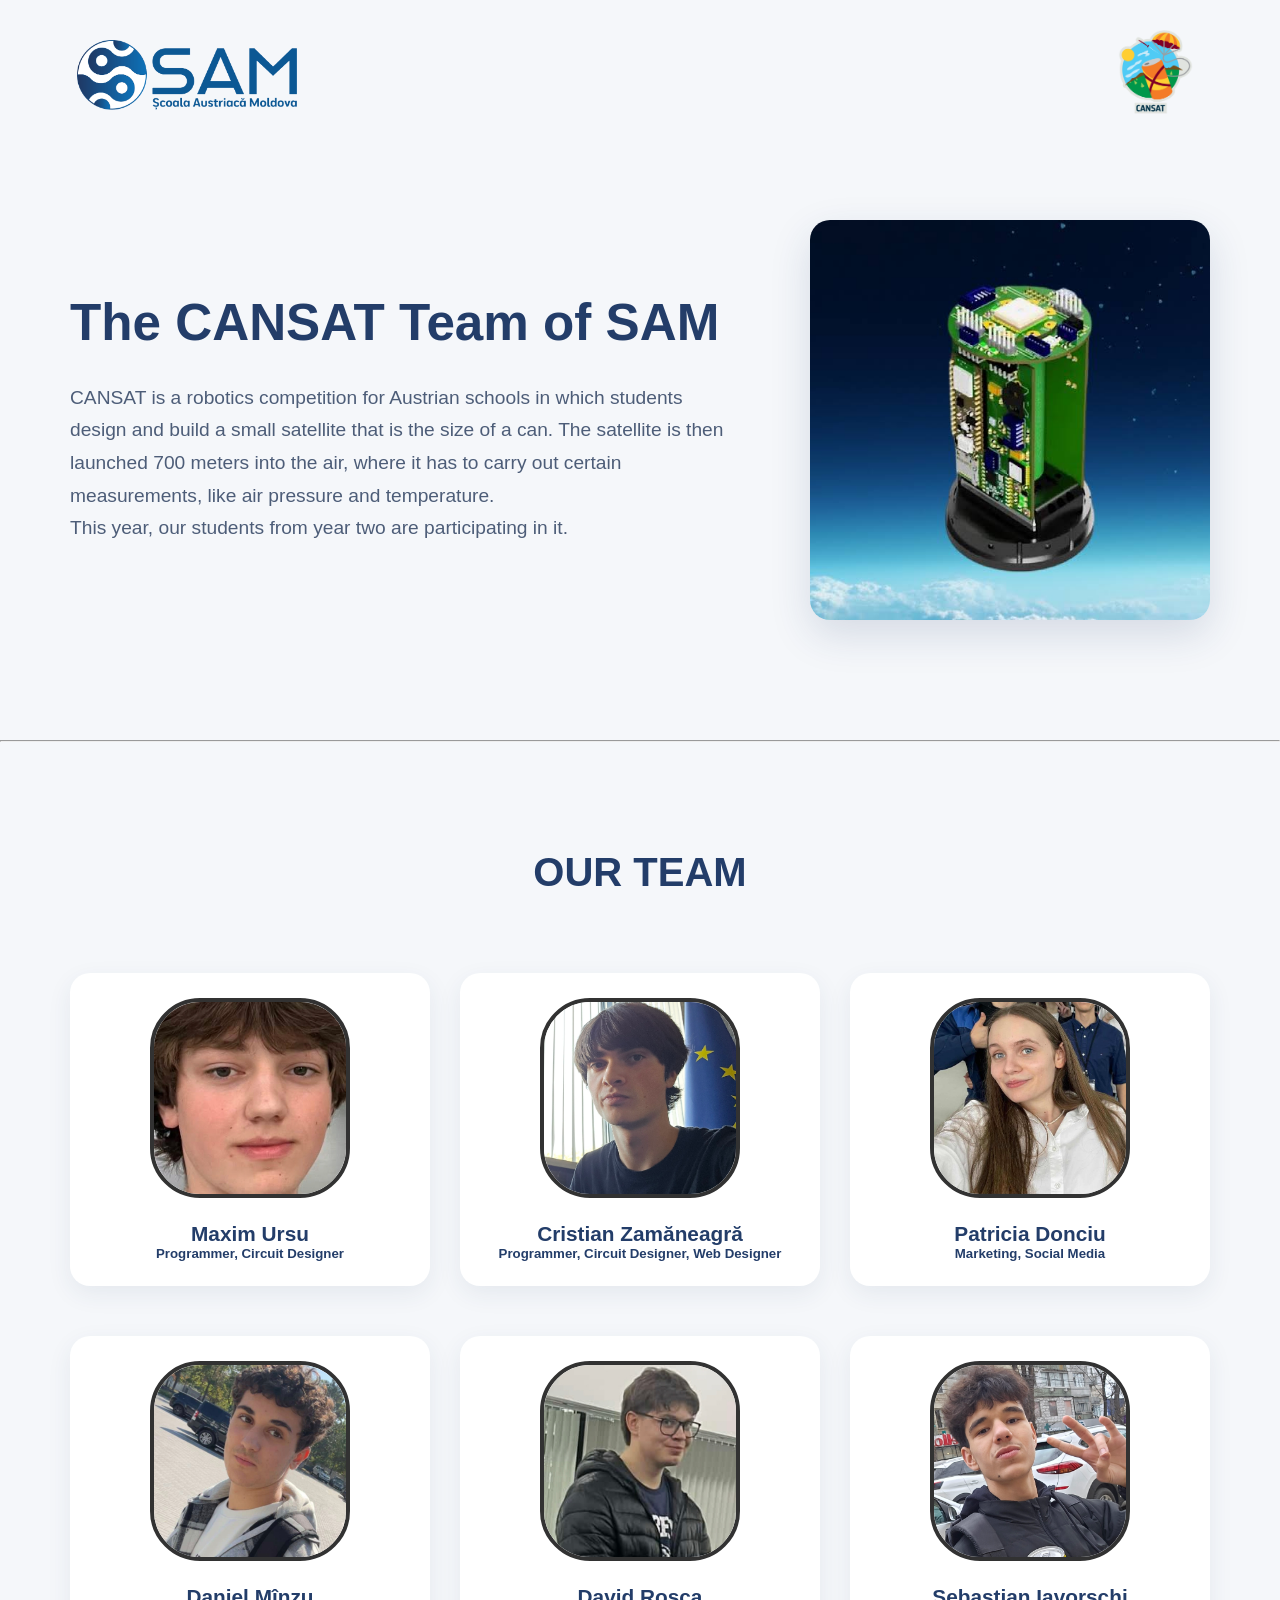
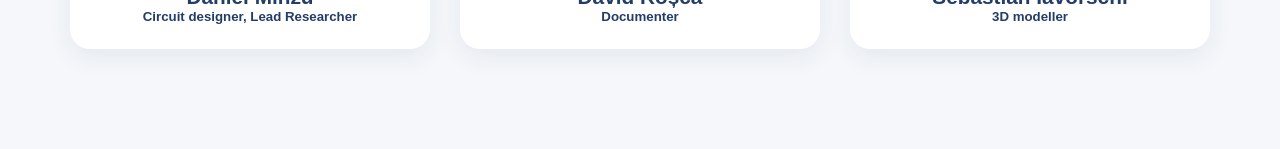
==== docs/index.html @ 451fee00 "fixed stuff" ====
<!DOCTYPE html>
<html lang="en">
<head>
    <meta charset="UTF-8">
    <meta name="viewport" content="width=device-width, initial-scale=1.0">
    <title>CANSAT TEAM</title>
    <link rel="stylesheet" href="style.css">
</head>

<body>
    <header class="header">
        <img src="Images/Logos/SamLogo.webp" class="sam-logo" alt="SAM logo">
        <img src="Images/Logos/CanSatLogo.png" class="cansat-logo" alt="CanSat logo">
    </header>

    <main>
        <section class="hero">
            <div class="hero-text">
                <h1>The CANSAT Team of SAM</h1>
                <p> CANSAT is a robotics competition for Austrian schools in which students design and build a small satellite that is the size of a can. The satellite is then launched 700 meters into the air, where it has to carry out certain measurements, like air pressure and temperature. <br>This year, our students from year two are participating in it. </p>
            </div>
            <img src="Images/Logos/CanSatSatelliteEx.jpeg" class="hero-image" alt="CanSat project">
        </section>
        
        <hr><br><br><br><br><br><br>

        <section class="team">
            <h2>OUR TEAM</h2><br>
            <div class="grid-container">
                <div class="grid-item">
                    <img src="Images/Participants/Maxim.jpg" alt="Maxim Ursu">
                    <h3>Maxim Ursu</h3>
                    <h5>Programmer, Circuit Designer</h5>
                </div>
                <div class="grid-item">
                    <img src="Images/Participants/Cristi.png" alt="Cristian Zamaneagra">
                    <h3>Cristian Zamăneagră</h3>
                    <h5>Programmer, Circuit Designer, Web Designer</h5>
                </div>
                <div class="grid-item">
                    <img src="Images/Participants/Patricia.png" alt="Patricia Donciu">
                    <h3>Patricia Donciu</h3>
                    <h5>Marketing, Social Media</h5>
                </div>
                <div class="grid-item">
                    <img src="Images/Participants/Minzu.png" alt="Daniel Mînzu">
                    <h3>Daniel Mînzu</h3>
                    <h5>Circuit designer, Lead Researcher</h5>
                </div>
                <div class="grid-item">
                    <img src="Images/Participants/David.png" alt="David Roșca">
                    <h3>David Roșca</h3>
                    <h5>Documenter</h5>
                </div>
                <div class="grid-item">
                    <img src="Images/Participants/Sebastian.png" alt="Sebastian Iavorschi">
                    <h3>Sebastian Iavorschi</h3>
                    <h5>3D modeller</h5>
                </div>
            </div>
        </section>

    </main>

</body>
</html>
---- docs/style.css ----
* {
    box-sizing: border-box;
    margin: 0;
    padding: 0;
}

body {
    font-family: Helvetica;
    background: #f5f7fa;
    color: #233d69;
}


.header {
    width: 100%;
    padding: 25px 6%;

    display: flex;
    justify-content: space-between;
    align-items: center;
}

.sam-logo {
    width: 220px;
    max-width: 35%;
}

.cansat-logo {
    width: 100px;
    max-width: 15%;
}


.hero {
    max-width: 1200px;
    margin: 70px auto 120px;
    padding: 0 30px;

    display: flex;
    align-items: center;
    gap: 70px;
}

.hero-text {
    flex: 1;
}

.hero h1 {
    font-size: clamp(2rem, 4vw, 3.5rem);
    line-height: 1.1;
    margin-bottom: 30px;
}

.hero p {
    font-size: 1.2rem;
    line-height: 1.7;
    color: #4d5d78;
}

.hero-image {
    width: 400px;
    max-width: 45%;
    border-radius: 20px;
    box-shadow: 0 15px 40px rgba(35, 61, 105, 0.15);
}

.team {
    max-width: 1200px;
    margin: 0 auto;
    padding: 0 30px 100px;
}

.team h2 {
    text-align: center;
    font-size: 2.5rem;
    margin-bottom: 60px;
}


.grid-container {
    display: grid;
    grid-template-columns: repeat(3, 1fr);
    gap: 50px 30px;
}

.grid-item {
    text-align: center;
    background: white;
    padding: 25px;
    border-radius: 20px;
    box-shadow: 0 8px 25px rgba(35, 61, 105, 0.08);
}

.grid-item img {
    width: 200px;
    height: 200px;
    max-width: 100%;
    object-fit: cover;
    border-radius: 25%;
    border: 4px solid rgb(50, 50, 50);
    margin-bottom: 20px;
}

.grid-item h3 {
    font-size: 1.3rem;
    color: #233d69;
}


/* TABLETA */
@media (max-width: 900px) {

    .hero {
        gap: 40px;
    }

    .grid-container {
        grid-template-columns: repeat(2, 1fr);
    }

}


/* TELIK */
@media (max-width: 600px) {

    .header {
        padding: 20px;
    }

    .sam-logo {
        width: 160px;
    }

    .cansat-logo {
        width: 70px;
    }

    .hero {
        flex-direction: column;
        text-align: center;

        margin-top: 40px;
        margin-bottom: 80px;
    }

    .hero-image {
        max-width: 100%;
        width: 350px;
    }

    .hero p {
        font-size: 1rem;
    }

    .team h2 {
        font-size: 2rem;
        margin-bottom: 40px;
    }

    .grid-container {
        grid-template-columns: 1fr;
        gap: 25px;
    }

}
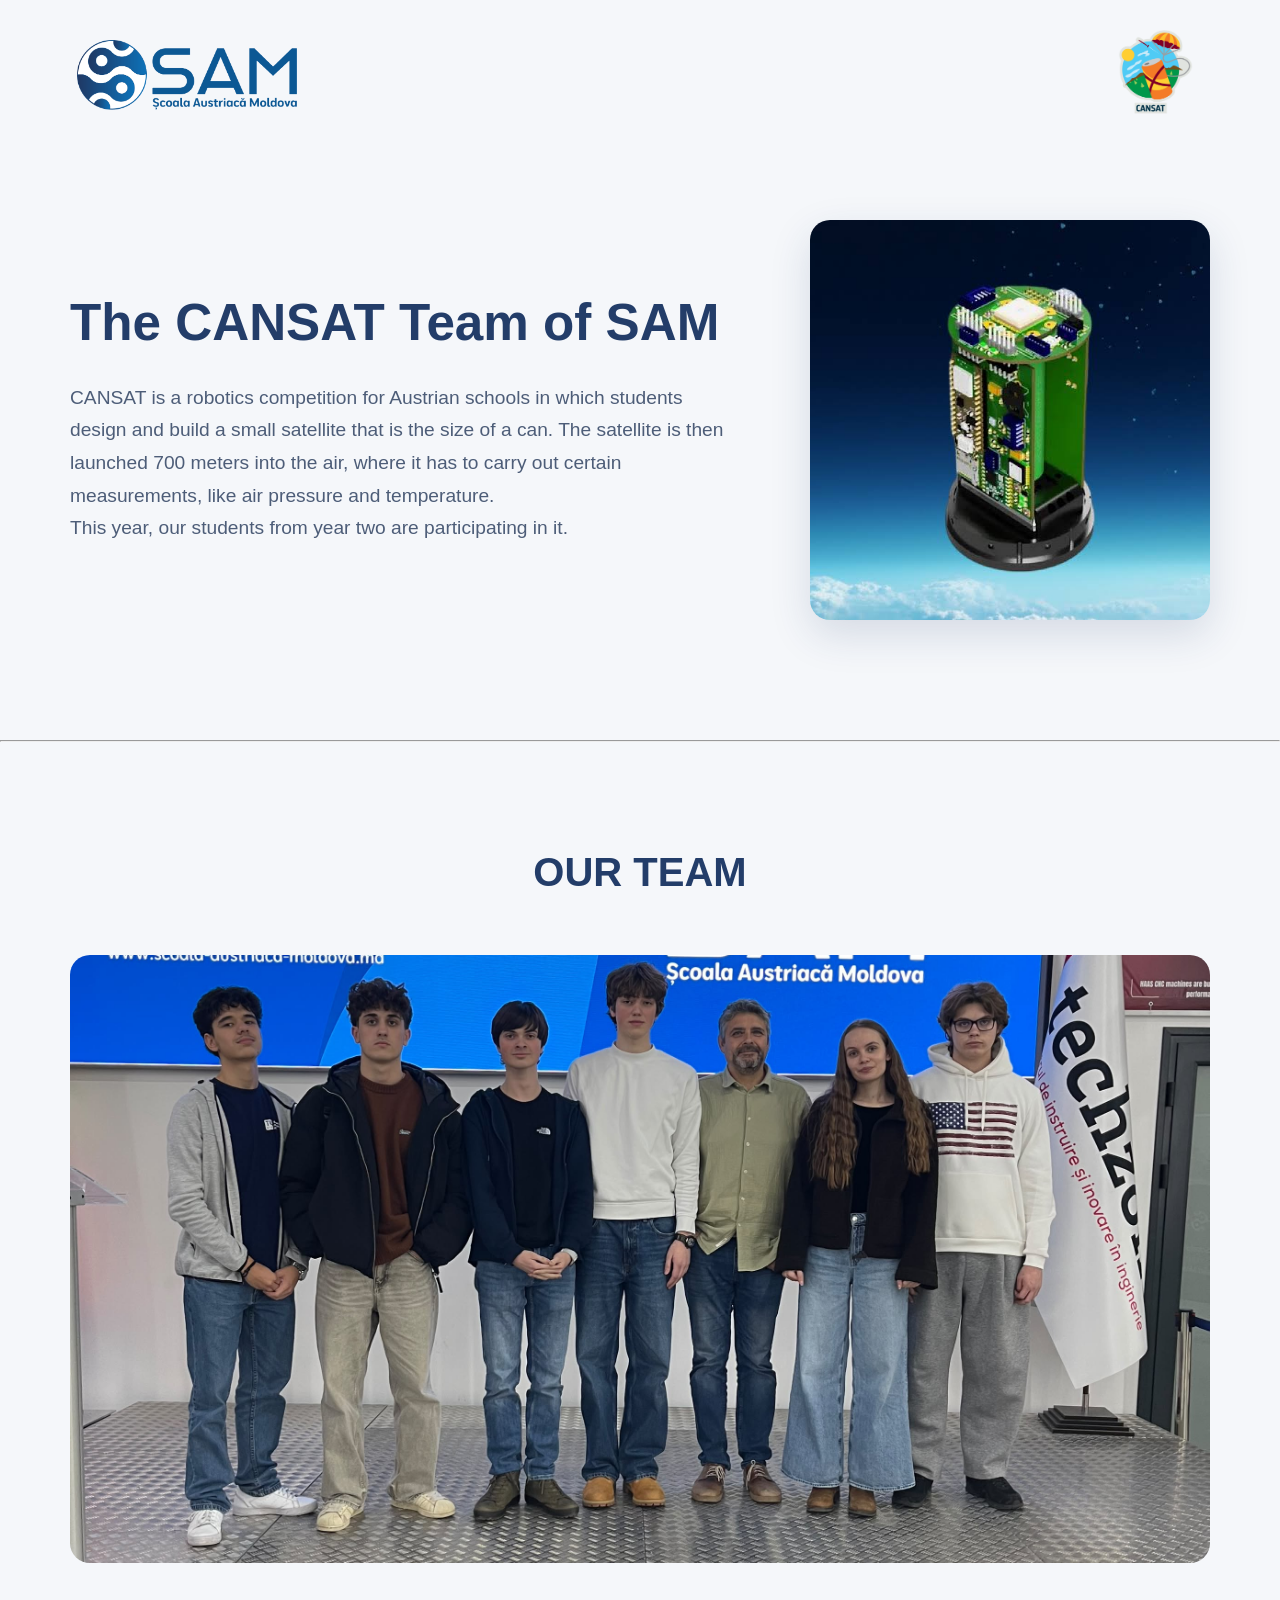
==== commit 063ed940: "removed the individual team members, replaced them with a group photo; added comments everywhere" ====
--- a/docs/index.html
+++ b/docs/index.html
@@ -25,39 +25,8 @@
         <hr><br><br><br><br><br><br>
 
         <section class="team">
-            <h2>OUR TEAM</h2><br>
-            <div class="grid-container">
-                <div class="grid-item">
-                    <img src="Images/Participants/Maxim.jpg" alt="Maxim Ursu">
-                    <h3>Maxim Ursu</h3>
-                    <h5>Programmer, Circuit Designer</h5>
-                </div>
-                <div class="grid-item">
-                    <img src="Images/Participants/Cristi.png" alt="Cristian Zamaneagra">
-                    <h3>Cristian Zamăneagră</h3>
-                    <h5>Programmer, Circuit Designer, Web Designer</h5>
-                </div>
-                <div class="grid-item">
-                    <img src="Images/Participants/Patricia.png" alt="Patricia Donciu">
-                    <h3>Patricia Donciu</h3>
-                    <h5>Marketing, Social Media</h5>
-                </div>
-                <div class="grid-item">
-                    <img src="Images/Participants/Minzu.png" alt="Daniel Mînzu">
-                    <h3>Daniel Mînzu</h3>
-                    <h5>Circuit designer, Lead Researcher</h5>
-                </div>
-                <div class="grid-item">
-                    <img src="Images/Participants/David.png" alt="David Roșca">
-                    <h3>David Roșca</h3>
-                    <h5>Documenter</h5>
-                </div>
-                <div class="grid-item">
-                    <img src="Images/Participants/Sebastian.png" alt="Sebastian Iavorschi">
-                    <h3>Sebastian Iavorschi</h3>
-                    <h5>3D modeller</h5>
-                </div>
-            </div>
+            <h2>OUR TEAM</h2>
+            <img src="Images/GroupImageCropped.jpg" alt="Group image" style="width: 100%; height: auto; border-radius: 20px;">
         </section>
 
     </main>
